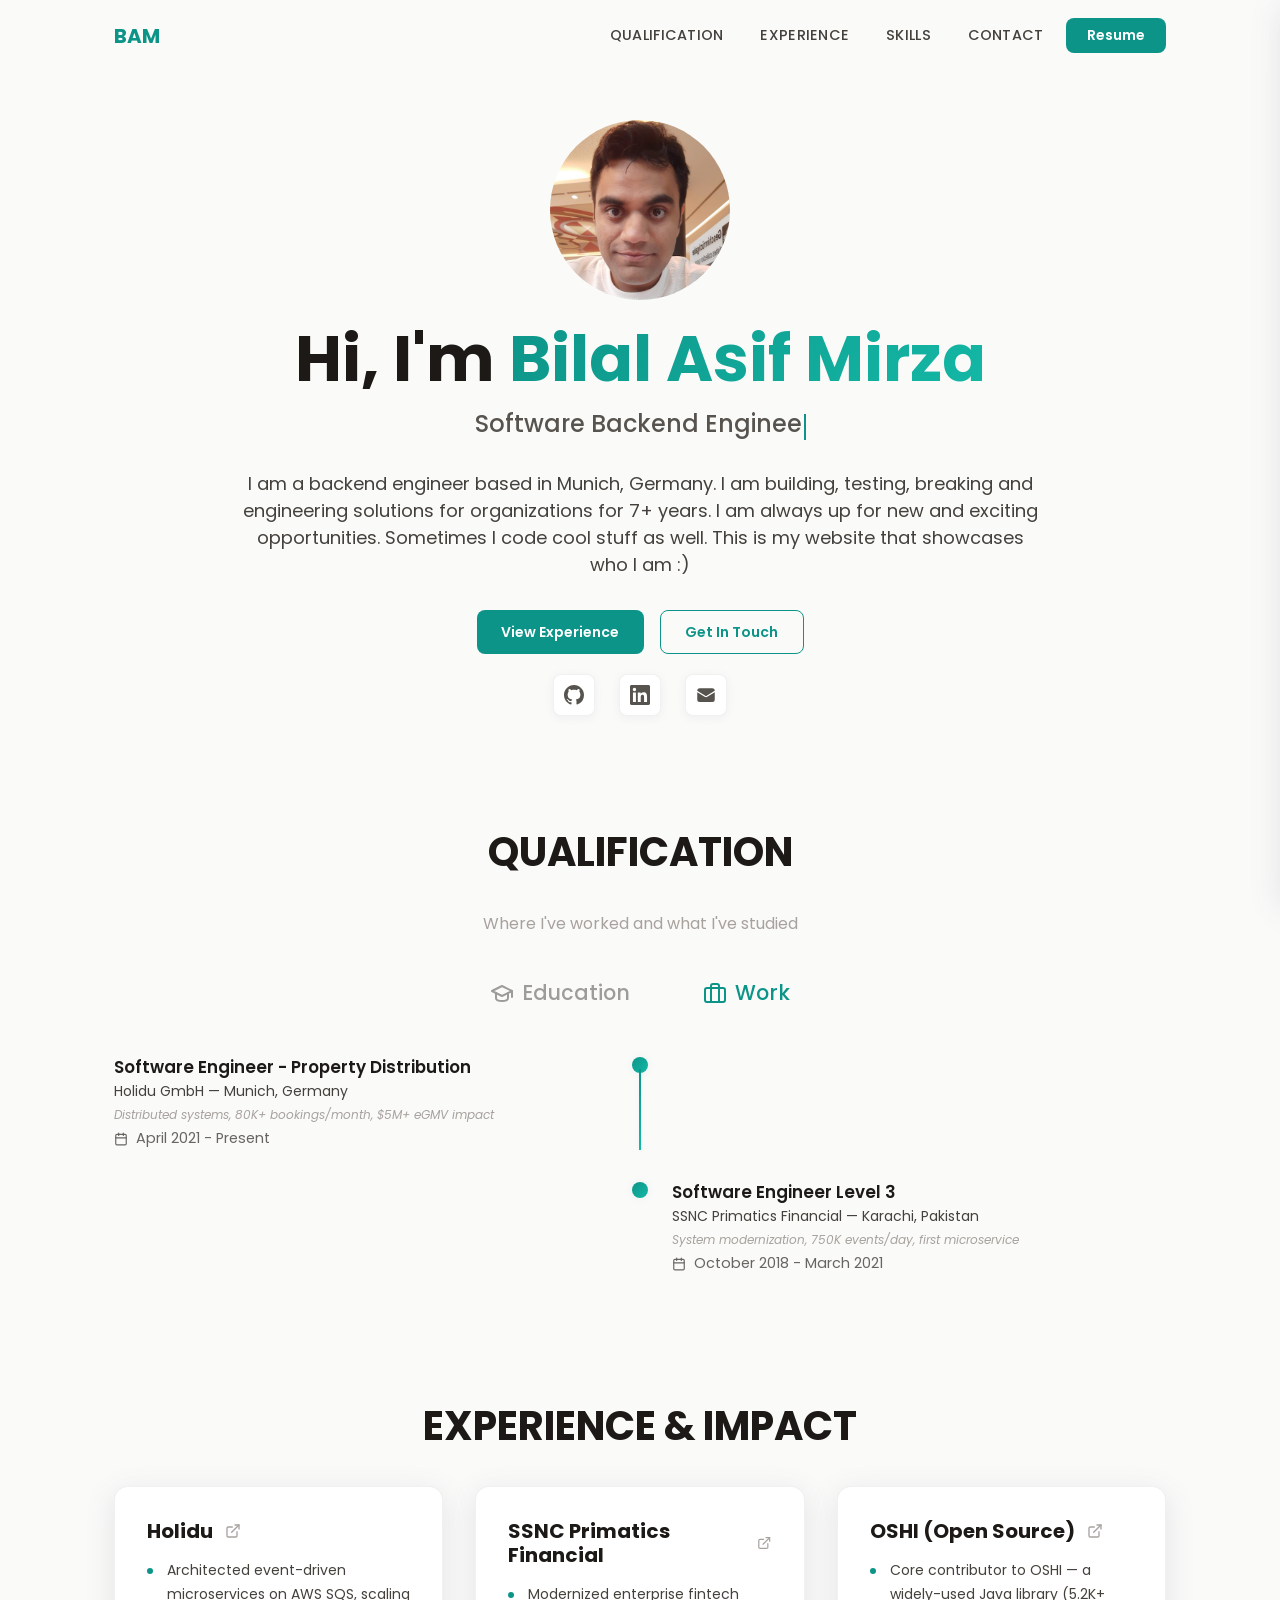
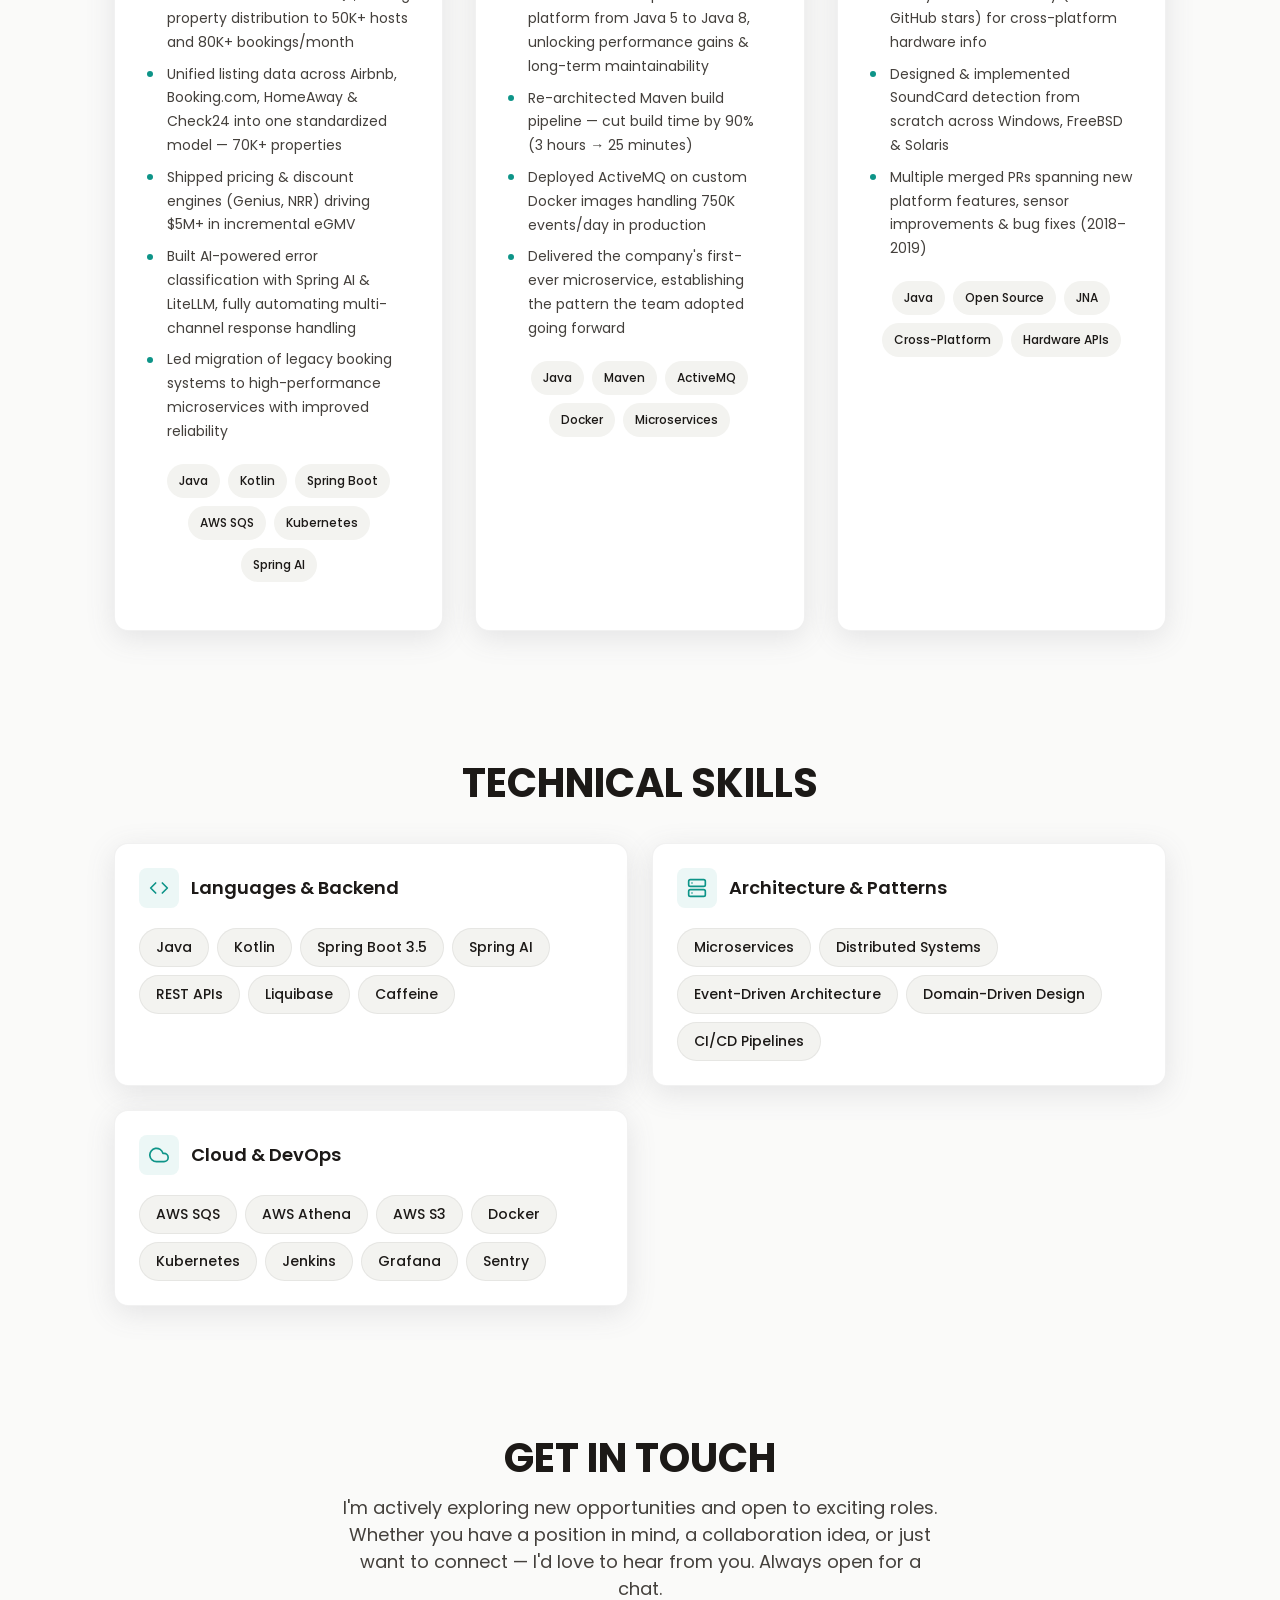
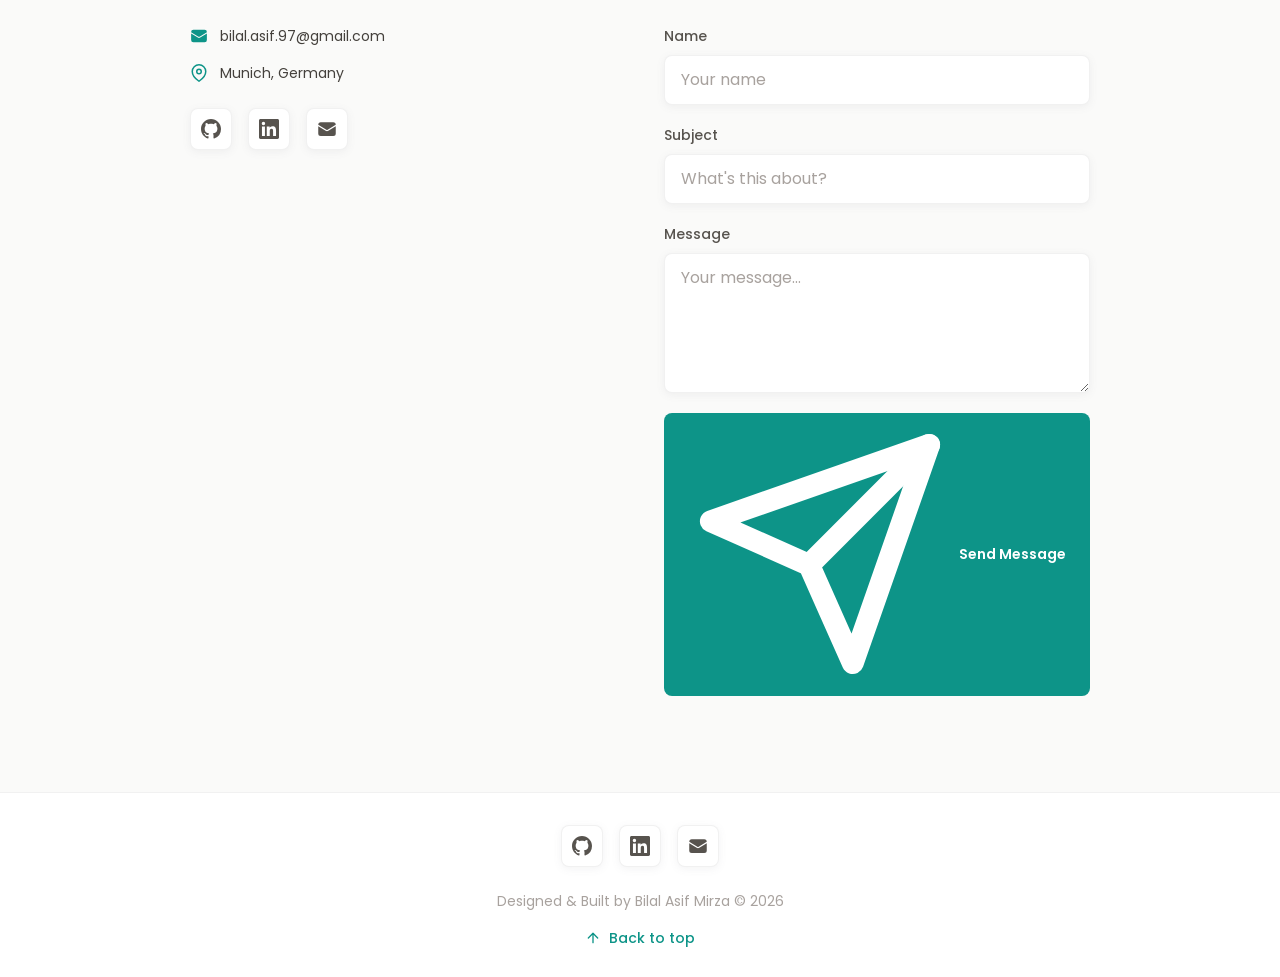
==== index.html @ e02cdc70 "Portfolio added." ====
<!DOCTYPE html>
<html lang="en">
<head>
  <meta charset="UTF-8">
  <meta name="viewport" content="width=device-width, initial-scale=1.0">
  <meta name="description" content="">
  <meta property="og:title" content="">
  <meta property="og:description" content="">
  <meta property="og:image" content="">
  <meta property="og:type" content="website">
  <title>Portfolio</title>
  <link rel="icon" href="assets/favicon.ico">
  <link rel="preconnect" href="https://fonts.googleapis.com">
  <link rel="preconnect" href="https://fonts.gstatic.com" crossorigin>
  <link href="https://fonts.googleapis.com/css2?family=Poppins:wght@300;400;500;600;700&family=JetBrains+Mono:wght@400;500&display=swap" rel="stylesheet">
  <link rel="stylesheet" href="css/style.css">
</head>
<body>
  <a href="#main-content" class="skip-link">Skip to main content</a>

  <header id="header">
    <nav id="nav" class="nav" role="navigation" aria-label="Main navigation"></nav>
  </header>

  <main id="main-content">
    <section id="hero" class="section hero" aria-label="Introduction"></section>
    <section id="qualification" class="section qualification" aria-label="Qualification"></section>
    <section id="achievements" class="section achievements" aria-label="Achievements"></section>
    <section id="skills" class="section skills" aria-label="Skills"></section>
    <section id="contact" class="section contact" aria-label="Contact"></section>
  </main>

  <footer id="footer" aria-label="Footer"></footer>

  <script src="js/config.js"></script>
  <script src="js/app.js"></script>
</body>
</html>
---- css/style.css ----
/* ============================================
   PORTFOLIO STYLESHEET
   Light theme inspired by pidumenk.de
   ============================================ */

/* ── Reset ─────────────────────────────────── */
*, *::before, *::after {
  box-sizing: border-box;
  margin: 0;
  padding: 0;
}

html {
  scroll-behavior: smooth;
  scroll-padding-top: 5rem;
}

body {
  -webkit-font-smoothing: antialiased;
  -moz-osx-font-smoothing: grayscale;
  text-rendering: optimizeLegibility;
}

img, picture, video, canvas, svg {
  display: block;
  max-width: 100%;
}

input, button, textarea, select {
  font: inherit;
  color: inherit;
}

ul, ol { list-style: none; }
a { text-decoration: none; color: inherit; }
button { cursor: pointer; border: none; background: none; }

/* ── CSS Variables ─────────────────────────── */
:root {
  /* Colors — warm light theme with emerald accent */
  --color-bg:          #fafaf9;
  --color-bg-card:     #ffffff;
  --color-bg-elevated: #f3f3f0;
  --color-bg-nav:      rgba(250, 250, 249, 0.88);

  --color-accent:       #0d9488;
  --color-accent-light: #14b8a6;
  --color-accent-dark:  #0f766e;
  --color-accent-gradient: linear-gradient(135deg, #0d9488 0%, #14b8a6 100%);
  --color-accent-glow:  rgba(13, 148, 136, 0.08);

  --color-text:          #44403c;
  --color-text-heading:  #1c1917;
  --color-text-secondary:#57534e;
  --color-text-muted:    #a8a29e;

  --color-border:        rgba(28, 25, 23, 0.06);
  --color-border-hover:  rgba(28, 25, 23, 0.12);

  --color-success: #22c55e;
  --color-error:   #ef4444;

  /* Glass morphism */
  --glass-bg: rgba(255, 255, 255, 0.65);
  --glass-border: rgba(255, 255, 255, 0.4);

  /* Typography */
  --font-sans:  'Poppins', -apple-system, BlinkMacSystemFont, 'Segoe UI', sans-serif;
  --font-mono:  'JetBrains Mono', 'Fira Code', monospace;

  --fs-xs:   0.75rem;
  --fs-sm:   0.875rem;
  --fs-base: 1rem;
  --fs-lg:   1.125rem;
  --fs-xl:   1.25rem;
  --fs-2xl:  1.5rem;
  --fs-3xl:  1.875rem;
  --fs-4xl:  2.25rem;
  --fs-5xl:  3rem;
  --fs-6xl:  4rem;

  /* Spacing */
  --space-1: 0.25rem;
  --space-2: 0.5rem;
  --space-3: 0.75rem;
  --space-4: 1rem;
  --space-5: 1.25rem;
  --space-6: 1.5rem;
  --space-8: 2rem;
  --space-10: 2.5rem;
  --space-12: 3rem;
  --space-16: 4rem;
  --space-20: 5rem;
  --space-24: 6rem;
  --space-32: 8rem;

  /* Layout */
  --container-max: 1100px;
  --container-pad: 1.5rem;
  --nav-height: 4.5rem;
  --radius-sm:  8px;
  --radius-md:  14px;
  --radius-lg:  20px;
  --radius-xl:  14px;
  --radius-full: 9999px;

  /* Transitions */
  --ease-out: cubic-bezier(0.33, 1, 0.68, 1);
  --tr-fast:  200ms ease;
  --tr-base:  300ms ease;
  --tr-slow:  500ms ease;

  /* Shadows */
  --shadow:       rgba(100, 100, 111, 0.15) 0px 7px 29px 0px;
  --shadow-hover: rgba(100, 100, 111, 0.25) 0px 12px 40px 0px;
  --shadow-sm:    0 2px 8px rgba(100, 100, 111, 0.08);
}

/* ── Base Styles ───────────────────────────── */
body {
  font-family: var(--font-sans);
  font-size: var(--fs-base);
  line-height: 1.5;
  color: var(--color-text);
  background: var(--color-bg);
  min-height: 100vh;
  overflow-x: hidden;
}

::selection {
  background: var(--color-accent);
  color: #fff;
}

h1, h2, h3, h4 {
  line-height: 1.2;
  color: var(--color-text-heading);
}

.container {
  width: 95%;
  max-width: var(--container-max);
  margin: 0 auto;
  padding: 0 var(--container-pad);
}

.section {
  padding: var(--space-16) 0;
}

.section-header {
  text-align: center;
  margin-bottom: var(--space-6);
}

.section-title {
  font-size: clamp(var(--fs-3xl), 4vw, 2.5rem);
  font-weight: 700;
  color: var(--color-text-heading);
  text-transform: uppercase;
  margin-bottom: var(--space-3);
  display: inline-block;
  position: relative;
}

.section-subtitle {
  font-size: var(--fs-lg);
  color: var(--color-text);
  max-width: 600px;
  margin: 0 auto;
}

/* ── Skip Link ─────────────────────────────── */
.skip-link {
  position: fixed;
  top: -100%;
  left: 50%;
  transform: translateX(-50%);
  background: var(--color-accent);
  color: #fff;
  padding: var(--space-3) var(--space-6);
  border-radius: 0 0 var(--radius-sm) var(--radius-sm);
  z-index: 1000;
  font-weight: 600;
  transition: top var(--tr-fast);
}
.skip-link:focus { top: 0; }

/* ── Navigation ────────────────────────────── */
.nav {
  position: fixed;
  top: 0;
  left: 0;
  right: 0;
  height: var(--nav-height);
  background: var(--color-bg-nav);
  backdrop-filter: blur(12px);
  -webkit-backdrop-filter: blur(12px);
  z-index: 100;
  transition: all var(--tr-base);
}

.nav.scrolled {
  background: rgba(250, 250, 249, 0.95);
  box-shadow: var(--shadow-sm);
}

.nav-inner {
  display: flex;
  align-items: center;
  justify-content: space-between;
  height: 100%;
  max-width: var(--container-max);
  margin: 0 auto;
  padding: 0 var(--container-pad);
}

.nav-logo {
  font-size: var(--fs-xl);
  font-weight: 700;
  color: var(--color-accent);
}
.nav-logo:hover { color: var(--color-accent-light); }

.nav-links {
  display: flex;
  align-items: center;
  gap: var(--space-2);
}

.nav-link {
  font-size: 0.9rem;
  font-weight: 500;
  color: var(--color-text);
  padding: 0.6em 1em;
  border-radius: var(--radius-sm);
  transition: all var(--tr-fast);
  text-transform: uppercase;
  letter-spacing: 0.02em;
}
.nav-link:hover,
.nav-link.active {
  background: var(--color-accent-glow);
  color: var(--color-accent);
}

.nav-resume-btn {
  font-size: var(--fs-sm);
  font-weight: 600;
  color: #fff;
  background: var(--color-accent);
  padding: 0.5em 1.5em;
  border-radius: var(--radius-sm);
  transition: all var(--tr-base);
}
.nav-resume-btn:hover {
  background: var(--color-accent-dark);
  transform: translateY(-1px);
}

/* Hamburger */
.nav-hamburger {
  display: none;
  flex-direction: column;
  gap: 5px;
  padding: var(--space-2);
  z-index: 110;
}
.nav-hamburger span {
  display: block;
  width: 24px;
  height: 2px;
  background: var(--color-text-heading);
  border-radius: var(--radius-full);
  transition: all var(--tr-base);
  transform-origin: center;
}
.nav-hamburger.open span:nth-child(1) { transform: translateY(7px) rotate(45deg); }
.nav-hamburger.open span:nth-child(2) { opacity: 0; }
.nav-hamburger.open span:nth-child(3) { transform: translateY(-7px) rotate(-45deg); }

/* Mobile Menu */
.nav-mobile {
  position: fixed;
  top: 0; right: 0;
  width: min(320px, 85vw);
  height: 100vh; height: 100dvh;
  background: var(--color-bg-card);
  border-left: 1px solid var(--color-border);
  box-shadow: var(--shadow);
  transform: translateX(100%);
  transition: transform var(--tr-base);
  z-index: 105;
  display: flex;
  flex-direction: column;
  justify-content: center;
  align-items: center;
  gap: var(--space-6);
}
.nav-mobile.open { transform: translateX(0); }

.nav-mobile-overlay {
  position: fixed; inset: 0;
  background: rgba(0,0,0,0.3);
  z-index: 104;
  opacity: 0; pointer-events: none;
  transition: opacity var(--tr-base);
}
.nav-mobile-overlay.open { opacity: 1; pointer-events: auto; }

.nav-mobile .nav-link {
  font-size: var(--fs-xl);
  color: var(--color-text-heading);
}

/* ── Hero Section ──────────────────────────── */
.hero {
  display: flex;
  flex-direction: column;
  align-items: center;
  justify-content: center;
  text-align: center;
  position: relative;
  overflow: hidden;
  padding-top: calc(var(--nav-height) + var(--space-12));
  padding-bottom: var(--space-12);
}

.hero-content {
  position: relative;
  z-index: 1;
  max-width: 850px;
  padding: 0 var(--container-pad);
}

/* Profile image in hero */
.hero-avatar {
  width: 180px;
  height: 180px;
  border-radius: 50%;
  overflow: hidden;
  margin: 0 auto var(--space-6);
  opacity: 0;
  animation: fadeInUp 0.6s ease 0.1s forwards;
}
.hero-avatar img {
  width: 100%;
  height: 100%;
  object-fit: cover;
  transform: scale(1.25);
}

.hero-greeting {
  font-size: var(--fs-base);
  color: var(--color-text-muted);
  margin-bottom: var(--space-2);
  opacity: 0;
  animation: fadeInUp 0.6s ease 0.2s forwards;
}

.hero-name {
  font-size: clamp(2.6rem, 8vw, var(--fs-6xl));
  font-weight: 700;
  line-height: 1.1;
  margin-bottom: var(--space-3);
  color: var(--color-text-heading);
  opacity: 0;
  animation: fadeInUp 0.6s ease 0.4s forwards;
}
.hero-name .name-highlight {
  background: var(--color-accent-gradient);
  -webkit-background-clip: text;
  -webkit-text-fill-color: transparent;
  background-clip: text;
}

.hero-roles {
  font-size: clamp(var(--fs-xl), 3vw, var(--fs-2xl));
  font-weight: 500;
  color: var(--color-text-secondary);
  margin-bottom: var(--space-6);
  min-height: 2.5rem;
  opacity: 0;
  animation: fadeInUp 0.6s ease 0.6s forwards;
}

.typed-cursor {
  display: inline-block;
  width: 2px;
  height: 1.1em;
  background: var(--color-accent);
  margin-left: 2px;
  vertical-align: text-bottom;
  animation: cursorBlink 1s step-end infinite;
}

.hero-tagline {
  font-size: clamp(var(--fs-base), 2vw, var(--fs-lg));
  color: var(--color-text);
  max-width: 850px;
  margin: 0 auto var(--space-8);
  line-height: 1.5;
  opacity: 0;
  animation: fadeInUp 0.6s ease 0.8s forwards;
}

.hero-ctas {
  display: flex;
  gap: var(--space-4);
  justify-content: center;
  flex-wrap: wrap;
  margin-bottom: var(--space-5);
  opacity: 0;
  animation: fadeInUp 0.6s ease 1s forwards;
}

.hero-social {
  display: flex;
  gap: var(--space-6);
  justify-content: center;
  opacity: 0;
  animation: fadeInUp 0.6s ease 1.2s forwards;
}

/* ── Buttons ───────────────────────────────── */
.btn {
  display: inline-flex;
  align-items: center;
  gap: var(--space-2);
  padding: 0.75em 1.75em;
  font-size: var(--fs-sm);
  font-weight: 600;
  border-radius: var(--radius-sm);
  transition: all var(--tr-base);
  white-space: nowrap;
}

.btn-primary {
  color: #fff;
  background: var(--color-accent);
  border: none;
}
.btn-primary:hover {
  background: var(--color-accent-dark);
  transform: translateY(-2px);
  box-shadow: var(--shadow);
}

.btn-outline {
  color: var(--color-accent);
  border: 1.5px solid var(--color-accent);
  background: transparent;
}
.btn-outline:hover {
  background: var(--color-accent-glow);
  transform: translateY(-2px);
}

/* ── Social Links ──────────────────────────── */
.social-link {
  display: inline-flex;
  align-items: center;
  justify-content: center;
  width: 42px;
  height: 42px;
  border-radius: var(--radius-sm);
  color: var(--color-text-secondary);
  background: var(--color-bg-card);
  border: 1px solid var(--color-border);
  box-shadow: var(--shadow-sm);
  transition: all var(--tr-base);
}
.social-link:hover {
  color: var(--color-accent);
  border-color: var(--color-accent);
  transform: translateY(-3px);
  box-shadow: var(--shadow);
}
.social-link svg {
  width: 20px;
  height: 20px;
}

/* ── About Section ─────────────────────────── */
.about-grid {
  display: grid;
  grid-template-columns: 1fr;
  gap: var(--space-12);
  align-items: center;
}

.about-image-wrap {
  display: flex;
  justify-content: center;
}

.about-image {
  width: 280px;
  height: 280px;
  border-radius: var(--radius-lg);
  overflow: hidden;
  box-shadow: var(--shadow);
  background: var(--color-bg-card);
}
.about-image img {
  width: 100%;
  height: 100%;
  object-fit: cover;
}

.about-placeholder {
  width: 100%;
  height: 100%;
  display: flex;
  align-items: center;
  justify-content: center;
  background: var(--color-bg-elevated);
  color: var(--color-accent);
  font-size: 4rem;
  font-weight: 700;
}

.about-text p {
  color: var(--color-text);
  margin-bottom: var(--space-4);
  line-height: 1.7;
}

.about-stats {
  display: grid;
  grid-template-columns: repeat(2, 1fr);
  gap: var(--space-4);
  margin-top: var(--space-8);
}

.stat-card {
  background: var(--color-bg-card);
  box-shadow: var(--shadow);
  border-radius: var(--radius-md);
  padding: var(--space-6) var(--space-4);
  text-align: center;
  border: 1px solid var(--color-border);
  transition: all var(--tr-base);
}
.stat-card:hover {
  border-color: var(--color-accent);
  transform: translateY(-3px);
  box-shadow: var(--shadow-hover);
}

.stat-value {
  font-size: var(--fs-3xl);
  font-weight: 700;
  color: var(--color-accent);
  line-height: 1;
}

.stat-label {
  font-size: var(--fs-sm);
  color: var(--color-text-muted);
  margin-top: var(--space-2);
}

/* ── Qualification (Tabbed Education/Work) ─── */
.qual-subtitle {
  display: block;
  font-size: var(--fs-base);
  color: var(--color-text-muted);
  text-align: center;
  margin-bottom: var(--space-6);
}

.qual-tabs {
  display: flex;
  justify-content: center;
  gap: var(--space-8);
  margin-bottom: var(--space-8);
}

.qual-tab {
  display: flex;
  align-items: center;
  gap: var(--space-2);
  font-size: 1.3rem;
  font-weight: 500;
  cursor: pointer;
  padding: 0.8em 1em;
  transition: all var(--tr-base);
  color: var(--color-text);
  opacity: 0.5;
  background: none;
  border: none;
}
.qual-tab:hover {
  opacity: 1;
  color: var(--color-accent);
}
.qual-tab.active {
  color: var(--color-accent);
  opacity: 1;
}
.qual-tab svg {
  width: 24px;
  height: 24px;
  transition: transform var(--tr-base);
}
.qual-tab:hover svg { transform: scale(1.1); }

.qual-panel { display: none; }
.qual-panel.active { display: block; }

/* Zigzag timeline entries */
.qual-entry {
  display: grid;
  grid-template-columns: 1fr max-content 1fr;
  column-gap: 1.5rem;
  margin-bottom: 2rem;
}
.qual-entry:last-child {
  margin-bottom: 0;
}

.qual-data {
  /* text content side */
}

.qual-title {
  font-size: 1.05rem;
  font-weight: 600;
  color: var(--color-text-heading);
  margin-bottom: 0.25rem;
}

.qual-place {
  display: block;
  font-size: var(--fs-sm);
  color: var(--color-text);
  margin-bottom: 0.25rem;
}

.qual-oneliner {
  display: block;
  font-size: var(--fs-xs);
  color: var(--color-text-muted);
  font-style: italic;
  margin-bottom: 0.25rem;
}

.qual-date {
  font-size: 0.9rem;
  color: var(--color-text);
  opacity: 0.8;
  display: flex;
  align-items: center;
  gap: var(--space-2);
}
.qual-date svg { width: 14px; height: 14px; }

.qual-dot-col {
  display: flex;
  flex-direction: column;
  align-items: center;
}

.qual-dot {
  display: inline-block;
  width: 16px;
  height: 16px;
  background: var(--color-accent-gradient);
  border-radius: 50%;
  box-shadow: 0 0 10px var(--color-accent-glow);
  animation: pulse 2s ease-in-out infinite;
  flex-shrink: 0;
}

.qual-line {
  display: block;
  width: 2px;
  flex: 1;
  background: var(--color-accent-gradient);
  margin-top: -4px;
  box-shadow: 0 0 5px var(--color-accent-glow);
}

/* Empty spacer for zigzag */
.qual-empty { /* intentionally empty */ }

@media (max-width: 600px) {
  .qual-entry {
    grid-template-columns: max-content 1fr;
    column-gap: 1.2rem;
  }
  .qual-empty { display: none; }
}

/* ── Achievements Section ──────────────────── */
.achievements-grid {
  display: grid;
  grid-template-columns: repeat(auto-fit, minmax(18em, 1fr));
  gap: var(--space-8);
  max-width: var(--container-max);
  margin: 0 auto;
}

.achievement-card {
  background: var(--color-bg-card);
  box-shadow: var(--shadow);
  border: 1px solid var(--color-border);
  border-radius: var(--radius-xl);
  padding: var(--space-8);
  text-align: left;
  transition: all var(--tr-base);
}
.achievement-card:hover {
  border-color: var(--color-accent);
  transform: translateY(-6px);
  box-shadow: var(--shadow-hover);
}

.achievement-card h3 {
  font-size: var(--fs-xl);
  font-weight: 700;
  color: var(--color-text-heading);
  margin-bottom: var(--space-4);
  display: flex;
  align-items: center;
  gap: var(--space-3);
}

.achievement-bullets {
  margin-bottom: var(--space-5);
  padding-left: 0;
}
.achievement-bullets li {
  font-size: var(--fs-sm);
  color: var(--color-text);
  line-height: 1.7;
  margin-bottom: var(--space-2);
  padding-left: var(--space-5);
  position: relative;
}
.achievement-bullets li::before {
  content: '';
  position: absolute;
  left: 0;
  top: 0.6em;
  width: 6px;
  height: 6px;
  border-radius: 50%;
  background: var(--color-accent);
}

.achievement-tags {
  display: flex;
  flex-wrap: wrap;
  justify-content: center;
  gap: var(--space-2);
  margin-bottom: var(--space-4);
}

.achievement-link {
  display: inline-flex;
  align-items: center;
  gap: var(--space-2);
  font-size: var(--fs-sm);
  font-weight: 500;
  color: var(--color-text-muted);
  transition: all var(--tr-base);
}
.achievement-link:hover {
  color: var(--color-accent);
  transform: scale(1.1);
}
.achievement-link svg { width: 16px; height: 16px; }

/* ── Tags / Badges ─────────────────────────── */
.tag {
  display: inline-flex;
  align-items: center;
  gap: var(--space-1);
  font-size: var(--fs-xs);
  font-weight: 500;
  color: var(--color-text-heading);
  background: var(--color-bg-elevated);
  padding: var(--space-2) var(--space-3);
  border-radius: var(--radius-full);
  transition: all var(--tr-fast);
  white-space: nowrap;
}
.tag svg { width: 12px; height: 12px; }
.tag:hover {
  background: var(--color-accent-glow);
  color: var(--color-accent);
  transform: scale(1.05);
}

/* ── Projects Section ──────────────────────── */
.projects-grid {
  display: grid;
  grid-template-columns: repeat(auto-fit, minmax(18em, 1fr));
  gap: var(--space-8);
}

.project-card {
  background: var(--color-bg-card);
  box-shadow: var(--shadow);
  border: 1px solid var(--color-border);
  border-radius: var(--radius-xl);
  overflow: hidden;
  transition: all var(--tr-base);
  display: flex;
  flex-direction: column;
  padding: var(--space-8);
  text-align: center;
}
.project-card:hover {
  border-color: var(--color-accent);
  transform: translateY(-6px);
  box-shadow: var(--shadow-hover);
}

.project-image {
  width: 100%;
  aspect-ratio: 16/9;
  overflow: hidden;
  background: var(--color-bg-elevated);
  display: flex;
  align-items: center;
  justify-content: center;
  border-radius: var(--radius-sm);
  margin-bottom: var(--space-4);
}
.project-image img {
  width: 100%;
  height: 100%;
  object-fit: cover;
  transition: transform var(--tr-slow);
}
.project-card:hover .project-image img { transform: scale(1.05); }

.project-placeholder-icon {
  color: var(--color-text-muted);
  opacity: 0.3;
}
.project-placeholder-icon svg { width: 48px; height: 48px; }

.project-body {
  flex: 1;
  display: flex;
  flex-direction: column;
}

.project-title {
  font-size: var(--fs-xl);
  font-weight: 600;
  color: var(--color-text-heading);
  margin-bottom: var(--space-3);
}

.project-desc {
  font-size: var(--fs-sm);
  color: var(--color-text);
  line-height: 1.7;
  margin-bottom: var(--space-4);
  flex: 1;
}

.project-tags {
  display: flex;
  flex-wrap: wrap;
  gap: var(--space-2);
  justify-content: center;
  margin-bottom: var(--space-4);
}

.project-links {
  display: flex;
  gap: var(--space-4);
  justify-content: center;
  margin-top: auto;
}

.project-link {
  display: inline-flex;
  align-items: center;
  gap: var(--space-2);
  font-size: var(--fs-sm);
  font-weight: 500;
  color: var(--color-text-muted);
  transition: all var(--tr-base);
}
.project-link:hover {
  color: var(--color-accent);
  transform: scale(1.1);
}
.project-link svg { width: 16px; height: 16px; }

/* ── Skills Section ────────────────────────── */
.skills-grid {
  display: grid;
  grid-template-columns: 1fr;
  gap: var(--space-6);
}

.skill-category {
  background: var(--color-bg-card);
  box-shadow: var(--shadow);
  border: 1px solid var(--color-border);
  border-radius: var(--radius-md);
  padding: var(--space-6);
  transition: all var(--tr-base);
}
.skill-category:hover {
  border-color: var(--color-accent);
  transform: translateY(-3px);
  box-shadow: var(--shadow-hover);
}

.skill-category-header {
  display: flex;
  align-items: center;
  gap: var(--space-3);
  margin-bottom: var(--space-5);
}
.skill-category-icon {
  width: 40px;
  height: 40px;
  border-radius: var(--radius-sm);
  background: var(--color-accent-glow);
  display: flex;
  align-items: center;
  justify-content: center;
  color: var(--color-accent);
  transition: transform var(--tr-base);
}
.skill-category:hover .skill-category-icon { transform: scale(1.1) rotate(5deg); }
.skill-category-icon svg { width: 20px; height: 20px; }
.skill-category-name {
  font-size: var(--fs-lg);
  font-weight: 600;
  color: var(--color-text-heading);
}

.skill-tags {
  display: flex;
  flex-wrap: wrap;
  gap: var(--space-2);
}

.skill-tag {
  font-size: var(--fs-sm);
  font-weight: 500;
  color: var(--color-text-heading);
  background: var(--color-bg-elevated);
  padding: var(--space-2) var(--space-4);
  border-radius: var(--radius-full);
  border: 1px solid var(--color-border);
  transition: all var(--tr-base);
}
.skill-tag:hover {
  color: var(--color-accent);
  background: var(--color-accent-glow);
  border-color: var(--color-accent);
  transform: translateY(-2px);
}

/* ── Contact Section ───────────────────────── */
.contact-grid {
  display: grid;
  grid-template-columns: 1fr;
  gap: var(--space-12);
  max-width: 900px;
  margin: 0 auto;
}

.contact-info h3 {
  font-size: var(--fs-2xl);
  font-weight: 600;
  margin-bottom: var(--space-4);
  color: var(--color-text-heading);
}
.contact-info p {
  color: var(--color-text);
  line-height: 1.7;
  margin-bottom: var(--space-6);
}

.contact-detail {
  display: flex;
  align-items: center;
  gap: var(--space-3);
  margin-bottom: var(--space-4);
  color: var(--color-text);
  font-size: var(--fs-sm);
}
.contact-detail svg {
  width: 18px; height: 18px;
  color: var(--color-accent);
  flex-shrink: 0;
}
.contact-detail a {
  color: var(--color-text);
  transition: color var(--tr-fast);
}
.contact-detail a:hover { color: var(--color-accent); }

.contact-social {
  display: flex;
  gap: var(--space-4);
  margin-top: var(--space-6);
}

/* ── Form ──────────────────────────────────── */
.form {
  display: flex;
  flex-direction: column;
  gap: var(--space-5);
}

.form-group {
  display: flex;
  flex-direction: column;
  gap: var(--space-2);
}

.form-label {
  font-size: var(--fs-sm);
  font-weight: 500;
  color: var(--color-text-secondary);
}

.form-input,
.form-textarea {
  background: var(--color-bg-card);
  border: 1px solid var(--color-border);
  border-radius: var(--radius-sm);
  padding: var(--space-3) var(--space-4);
  font-size: var(--fs-base);
  color: var(--color-text-heading);
  transition: border-color var(--tr-fast), box-shadow var(--tr-fast);
  outline: none;
  box-shadow: var(--shadow-sm);
}
.form-input:focus,
.form-textarea:focus {
  border-color: var(--color-accent);
  box-shadow: 0 0 0 3px var(--color-accent-glow);
}
.form-input::placeholder,
.form-textarea::placeholder { color: var(--color-text-muted); }

.form-textarea { min-height: 140px; resize: vertical; }

.form-input.error,
.form-textarea.error { border-color: var(--color-error); }

.form-error {
  font-size: var(--fs-xs);
  color: var(--color-error);
  display: none;
}
.form-error.visible { display: block; }

.form-status {
  font-size: var(--fs-sm);
  padding: var(--space-3) var(--space-4);
  border-radius: var(--radius-sm);
  display: none;
}
.form-status.success {
  display: block;
  background: rgba(34, 197, 94, 0.1);
  color: var(--color-success);
  border: 1px solid rgba(34, 197, 94, 0.2);
}
.form-status.error-status {
  display: block;
  background: rgba(239, 68, 68, 0.1);
  color: var(--color-error);
  border: 1px solid rgba(239, 68, 68, 0.2);
}

/* ── Footer ────────────────────────────────── */
.footer {
  background: var(--color-bg-card);
  border-top: 1px solid var(--color-border);
  padding: var(--space-8) 0 var(--space-6);
  text-align: center;
  margin-top: var(--space-8);
}

.footer-social {
  display: flex;
  gap: var(--space-4);
  justify-content: center;
  margin-bottom: var(--space-6);
}

.footer-text {
  font-size: var(--fs-sm);
  color: var(--color-text-muted);
  margin-bottom: var(--space-4);
}

.back-to-top {
  display: inline-flex;
  align-items: center;
  gap: var(--space-2);
  font-size: var(--fs-sm);
  font-weight: 500;
  color: var(--color-accent);
  transition: all var(--tr-base);
}
.back-to-top:hover { transform: translateY(-3px); }
.back-to-top svg { width: 16px; height: 16px; }

/* ── Animations ────────────────────────────── */
@keyframes fadeInUp {
  from { opacity: 0; transform: translateY(30px); }
  to   { opacity: 1; transform: translateY(0); }
}

@keyframes cursorBlink {
  0%, 100% { opacity: 1; }
  50%      { opacity: 0; }
}

@keyframes pulse {
  0%, 100% { box-shadow: 0 0 10px var(--color-accent-glow); }
  50%      { box-shadow: 0 0 20px var(--color-accent-glow); }
}

/* Scroll reveal */
.reveal {
  opacity: 0;
  transform: translateY(30px);
  transition: opacity 0.6s ease, transform 0.6s ease;
}
.reveal.revealed {
  opacity: 1;
  transform: translateY(0);
}

/* Stagger children */
.reveal-stagger > .reveal:nth-child(1)  { transition-delay: 0ms; }
.reveal-stagger > .reveal:nth-child(2)  { transition-delay: 80ms; }
.reveal-stagger > .reveal:nth-child(3)  { transition-delay: 160ms; }
.reveal-stagger > .reveal:nth-child(4)  { transition-delay: 240ms; }
.reveal-stagger > .reveal:nth-child(5)  { transition-delay: 320ms; }
.reveal-stagger > .reveal:nth-child(6)  { transition-delay: 400ms; }
.reveal-stagger > .reveal:nth-child(7)  { transition-delay: 480ms; }
.reveal-stagger > .reveal:nth-child(8)  { transition-delay: 560ms; }

/* Focus styles */
:focus-visible {
  outline: 2px solid var(--color-accent);
  outline-offset: 3px;
}

/* Reduced motion */
@media (prefers-reduced-motion: reduce) {
  *, *::before, *::after {
    animation-duration: 0.01ms !important;
    animation-iteration-count: 1 !important;
    transition-duration: 0.01ms !important;
    scroll-behavior: auto !important;
  }
  .reveal { opacity: 1; transform: none; }
  html { scroll-behavior: auto; }
}

/* ── Responsive ────────────────────────────── */

@media (min-width: 640px) {
  .projects-grid {
    grid-template-columns: repeat(2, 1fr);
  }
  .about-stats {
    grid-template-columns: repeat(4, 1fr);
  }
}

@media (min-width: 768px) {
  .about-grid {
    grid-template-columns: auto 1fr;
    gap: var(--space-16);
  }
  .skills-grid {
    grid-template-columns: repeat(2, 1fr);
  }
  .contact-grid {
    grid-template-columns: 1fr 1fr;
  }
}

@media (min-width: 1024px) {
  .projects-grid {
    grid-template-columns: repeat(auto-fit, minmax(18em, 1fr));
  }
  .project-card.featured {
    grid-column: span 2;
  }
}

@media (max-width: 1023px) {
  .nav-links { display: none; }
  .nav-hamburger { display: flex; }
}

@media (max-width: 600px) {
  .hero-name {
    font-size: 2.6rem;
  }
  .section-title {
    font-size: 2rem;
  }
}
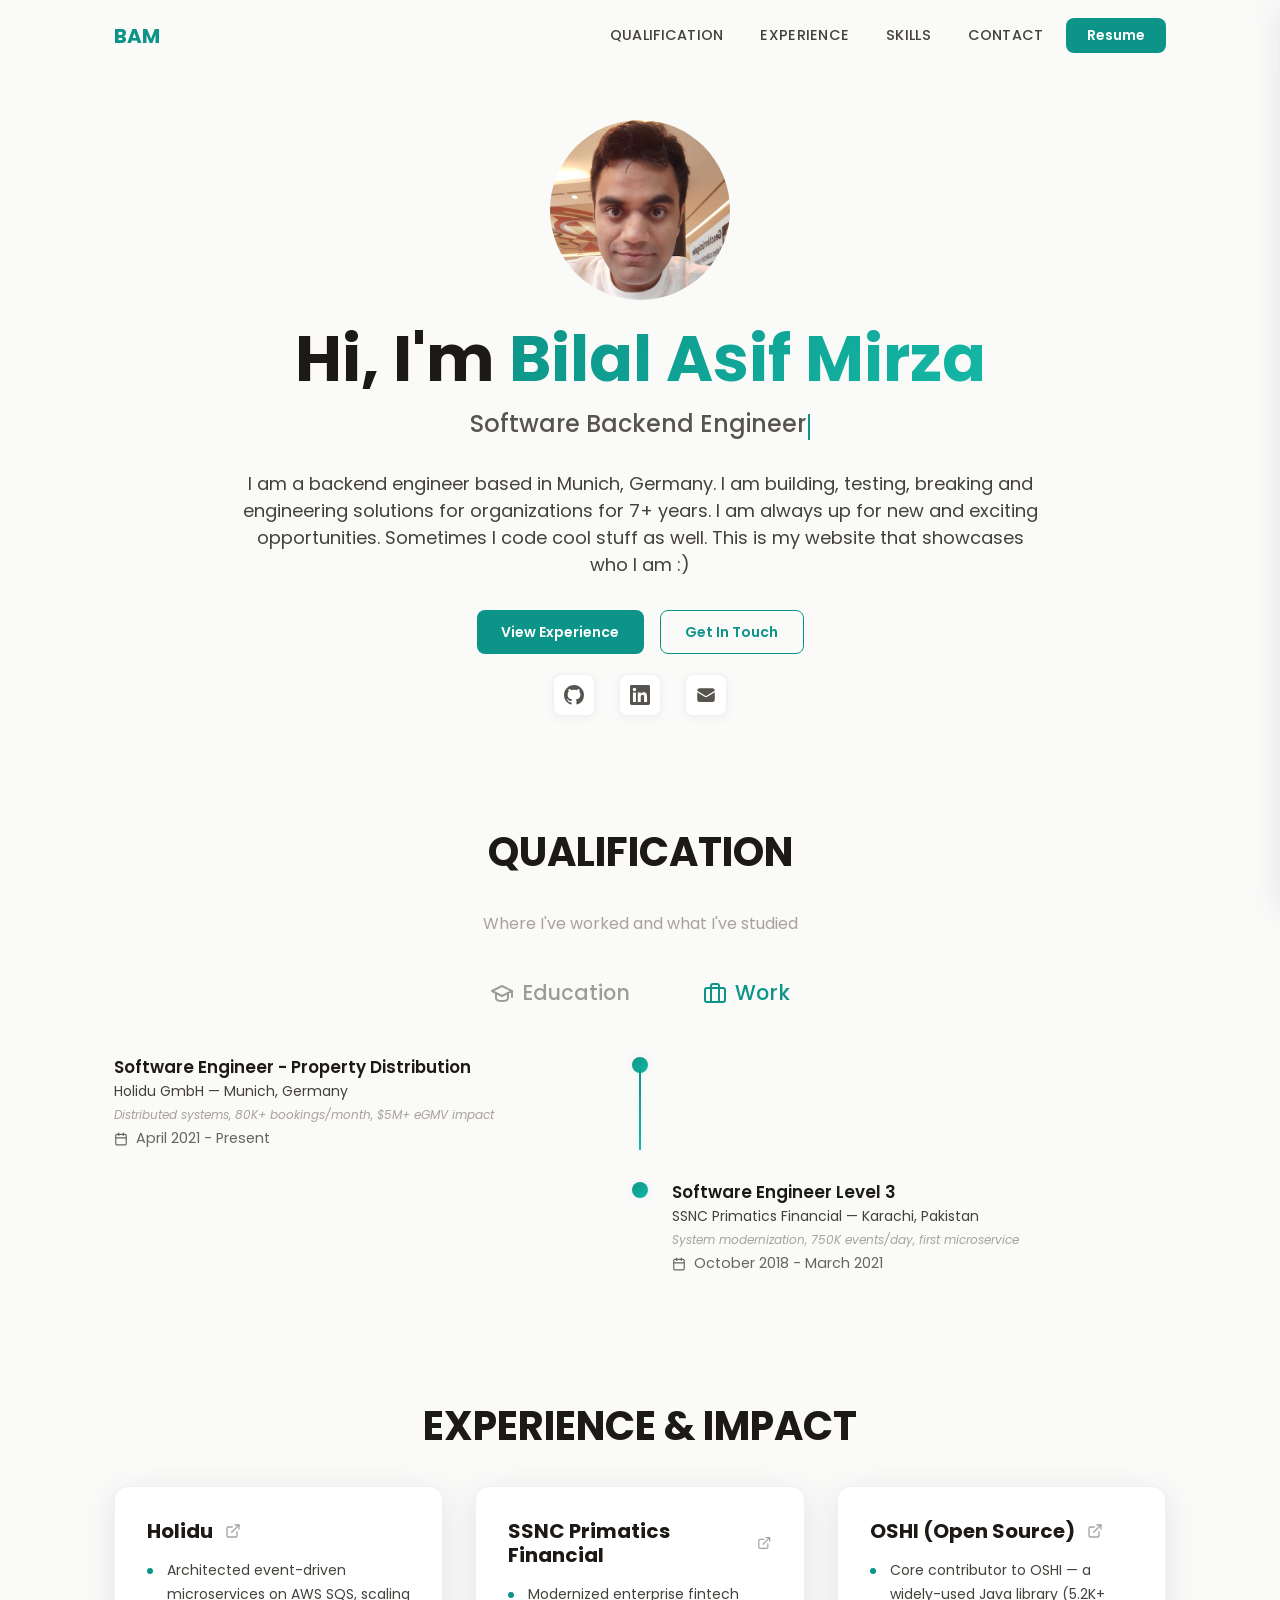
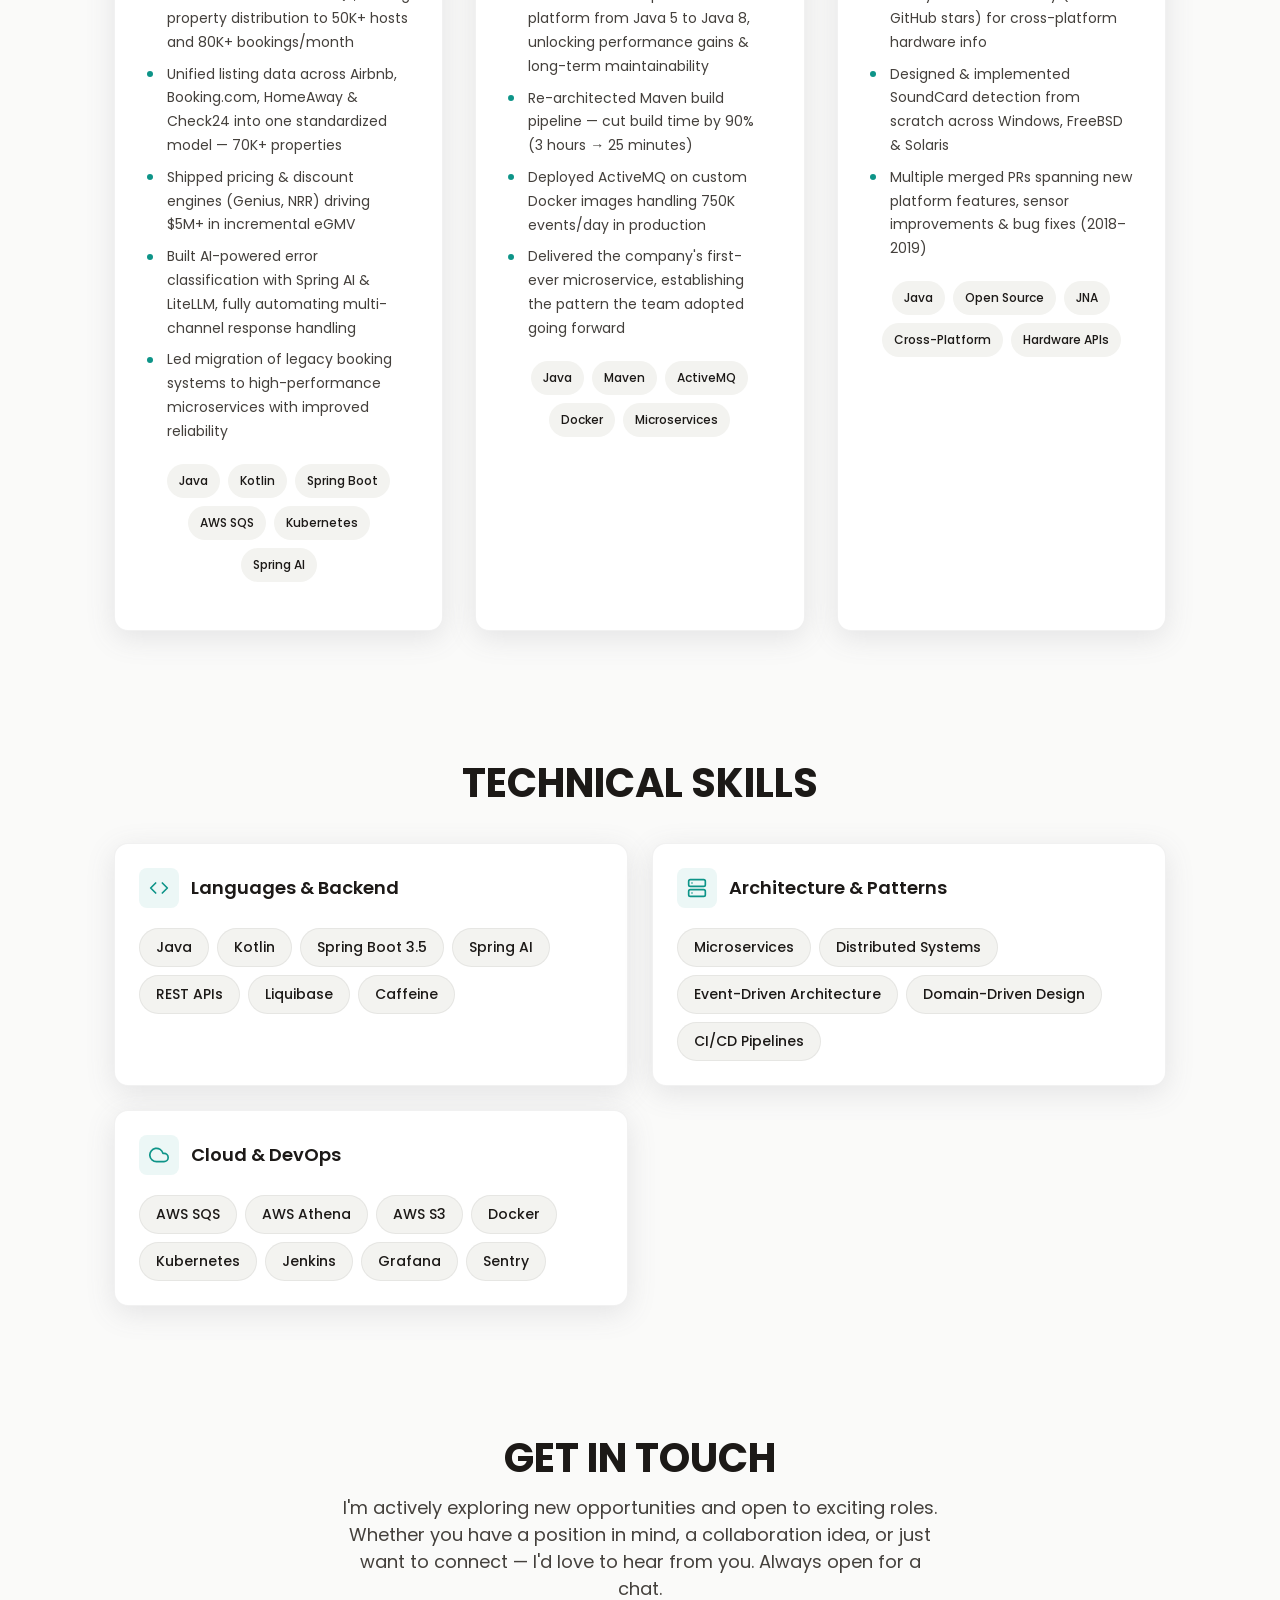
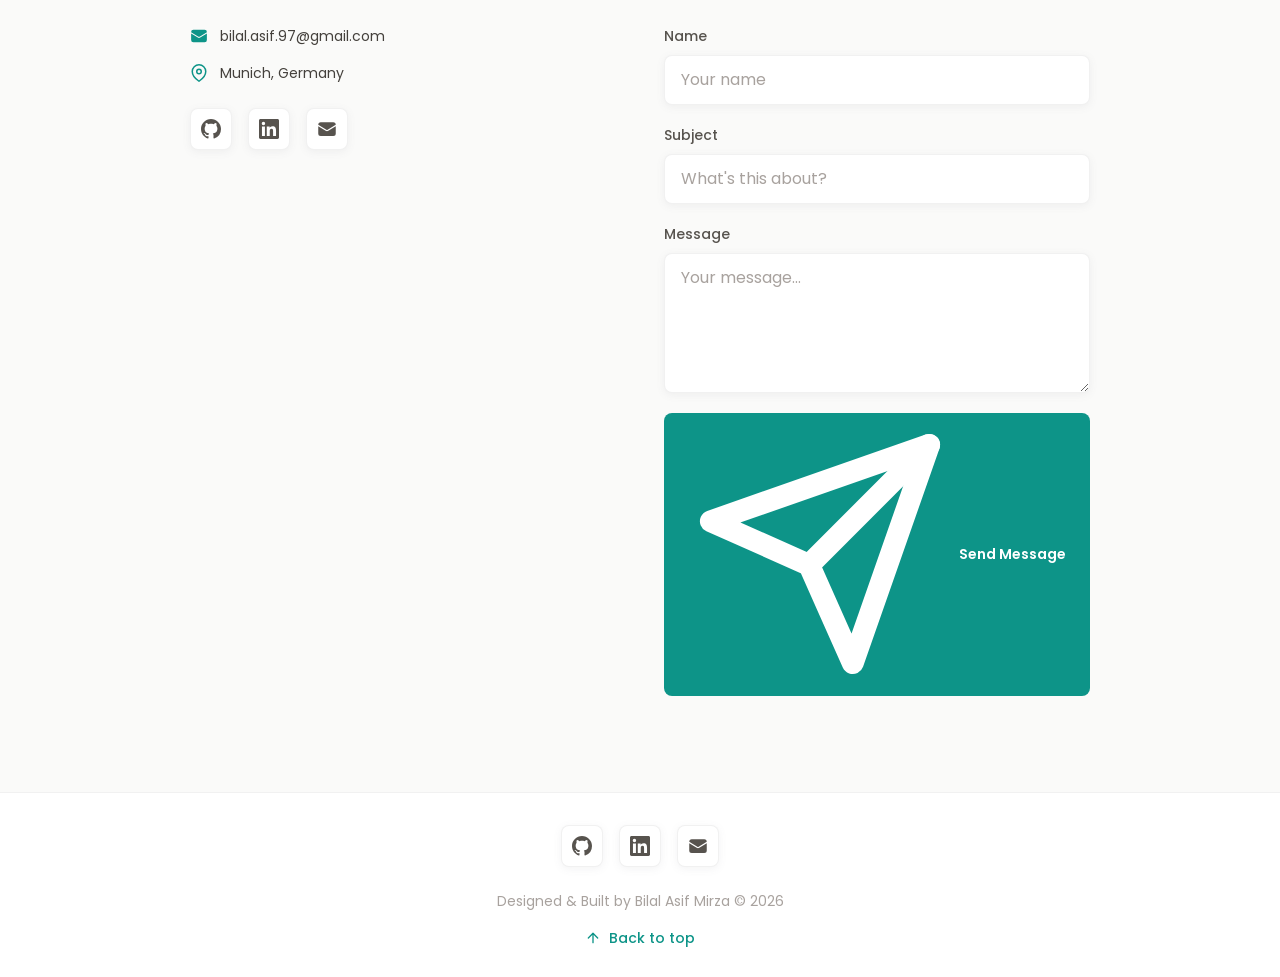
==== commit 1dbe65b5: "Icon added." ====
--- a/index.html
+++ b/index.html
@@ -9,7 +9,9 @@
   <meta property="og:image" content="">
   <meta property="og:type" content="website">
   <title>Portfolio</title>
-  <link rel="icon" href="assets/favicon.ico">
+  <link rel="icon" href="assets/favicon.ico" sizes="any">
+  <link rel="icon" type="image/png" sizes="192x192" href="assets/favicon-192.png">
+  <link rel="apple-touch-icon" href="assets/favicon-192.png">
   <link rel="preconnect" href="https://fonts.googleapis.com">
   <link rel="preconnect" href="https://fonts.gstatic.com" crossorigin>
   <link href="https://fonts.googleapis.com/css2?family=Poppins:wght@300;400;500;600;700&family=JetBrains+Mono:wght@400;500&display=swap" rel="stylesheet">
